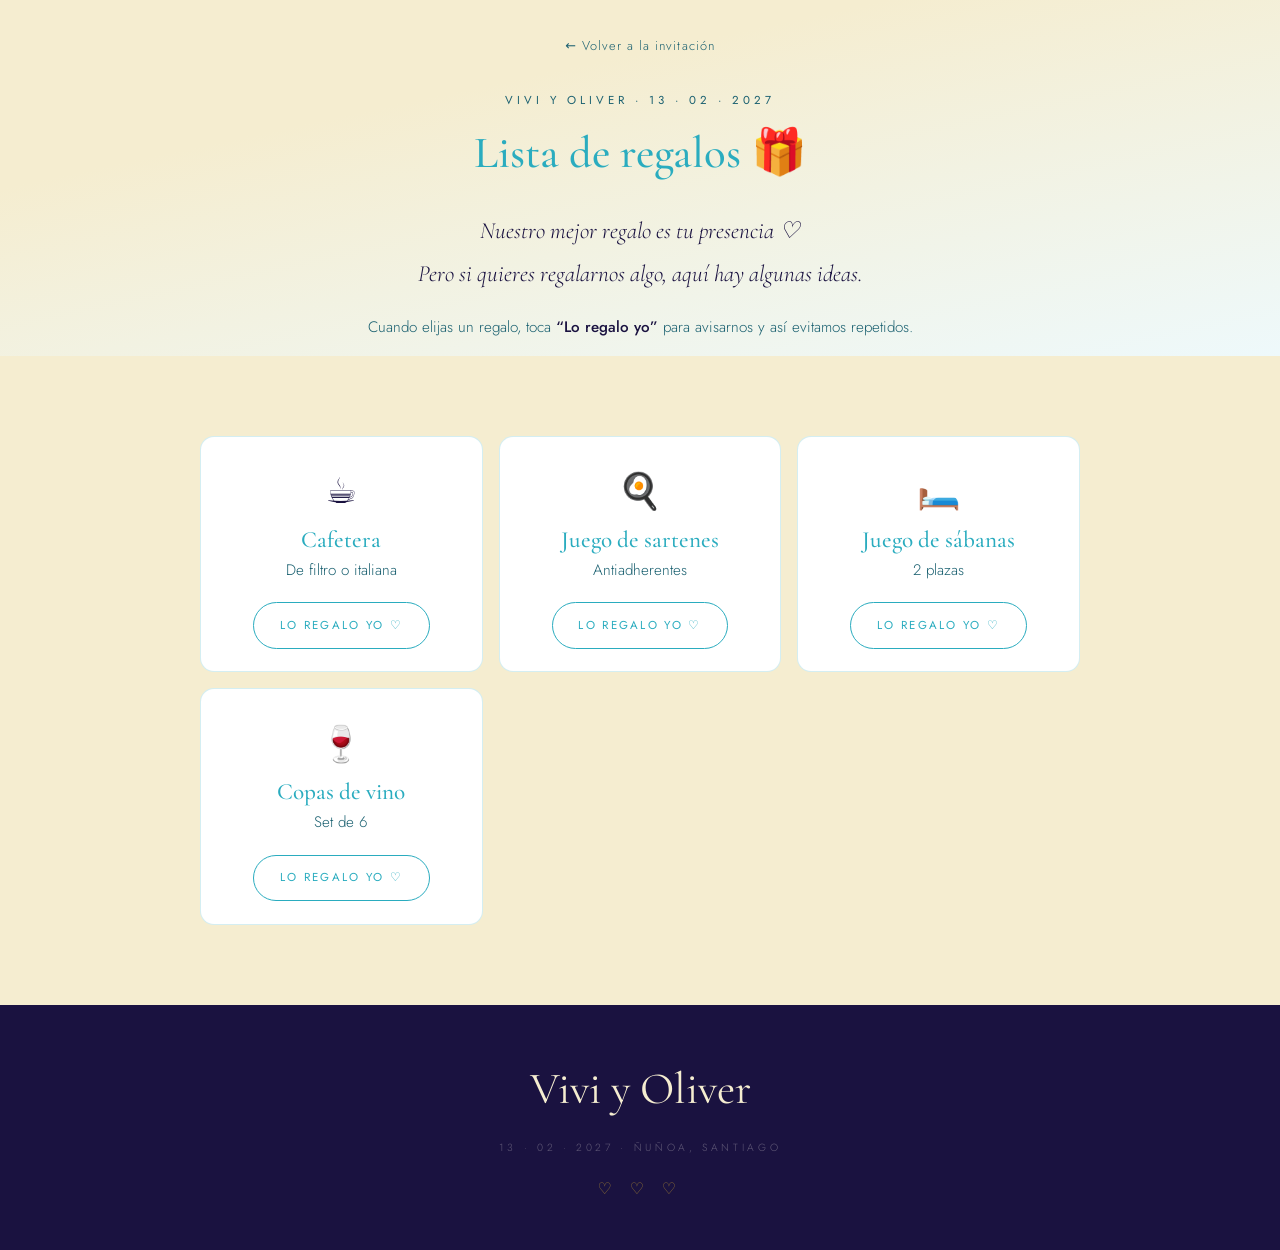
==== lista.html @ d6ecb59f "Agregar regalos: transferencia, lista propia y aviso de regalo - "Ver sugerencia" abre una ventana c" ====
<!doctype html>
<html lang="es">
<head>
  <meta charset="utf-8">
  <meta name="viewport" content="width=device-width, initial-scale=1, viewport-fit=cover">
  <title>Lista de regalos · Vivi y Oliver</title>
  <meta name="description" content="Lista de regalos para la boda de Vivi y Oliver.">
  <meta name="theme-color" content="#2AACBF">

  <link rel="icon" href="data:image/svg+xml,<svg xmlns='http://www.w3.org/2000/svg' viewBox='0 0 100 100'><text y='.9em' font-size='90'>🎁</text></svg>">

  <link rel="preconnect" href="https://fonts.googleapis.com">
  <link rel="preconnect" href="https://fonts.gstatic.com" crossorigin>
  <link rel="stylesheet" href="https://fonts.googleapis.com/css2?family=Cormorant+Garamond:ital,wght@0,400;0,500;0,600;1,400;1,500;1,600&family=Jost:wght@300;400;500&display=swap">
  <link rel="stylesheet" href="css/styles.css">
</head>
<body>

<header class="lista-header">
  <a class="lista-back" href="index.html" id="lista-back">← Volver a la invitación</a>
  <p class="eyebrow">Vivi y Oliver · 13 · 02 · 2027</p>
  <h1 class="section-title">Lista de regalos 🎁</h1>
  <p class="gifts-text">
    Nuestro mejor regalo es tu presencia ♡<br>
    Pero si quieres regalarnos algo, aquí hay algunas ideas.
  </p>
  <p class="lista-help">
    Cuando elijas un regalo, toca <strong>“Lo regalo yo”</strong> para avisarnos
    y así evitamos repetidos.
  </p>
</header>

<main class="section">
  <ul class="lista-grid" id="lista-grid"></ul>
</main>

<footer>
  <div class="footer-names">Vivi y Oliver</div>
  <div class="footer-sub">13 · 02 · 2027 · Ñuñoa, Santiago</div>
  <div class="footer-hearts">♡ ♡ ♡</div>
</footer>

<script src="js/lista.js"></script>
</body>
</html>
---- css/styles.css ----
:root {
  --cream:       #F5EDD0;        /* marfil cálido — cuerpo del casete */
  --dark:        #1A1240;        /* azul noche profundo */
  --burgundy:    #2AACBF;        /* teal vibrante — acento principal */
  --rose:        #E04060;        /* rojo coral */
  --rose-btn:    #C83050;        /* rojo coral oscuro */
  --sage:        #5C2D7E;        /* púrpura — acento secundario */
  --citric:      #F0C030;        /* amarillo dorado */
  --peach:       #F08A28;        /* naranja brillante */
  --peach-dark:  #D47020;
  --muted:       #1A6070;        /* teal oscuro — texto secundario */
  --card:        #FFFFFF;
  --border:      rgba(42,172,191,0.20);
  --alt-bg:      #EEF9FB;        /* teal muy claro */
  --light-peach: #FFF3C8;        /* amarillo muy claro */
}

*, *::before, *::after { box-sizing: border-box; margin: 0; padding: 0; }

body {
  background: var(--cream);
  color: var(--dark);
  font-family: 'Jost', system-ui, sans-serif;
  font-weight: 300;
  line-height: 1.65;
  overflow-x: hidden;
}

/* ── HERO ──────────────────────────────────── */
.hero {
  min-height: 100svh;
  display: flex;
  flex-direction: column;
  align-items: center;
  justify-content: center;
  padding: 3rem 1.5rem 5rem;
  text-align: center;
  background: linear-gradient(168deg, #F5EDD0 30%, #EEF9FB 100%);
  position: relative;
}

.para-invitado {
  font-family: 'Cormorant Garamond', serif;
  font-style: italic;
  font-size: 1.15rem;
  color: var(--muted);
  letter-spacing: 0.04em;
  margin-bottom: 0.6rem;
  opacity: 0.85;
}
.para-invitado strong {
  color: var(--burgundy);
  font-weight: 500;
  font-style: normal;
}

.hero-eyebrow {
  font-family: 'Jost', sans-serif;
  font-weight: 400;
  font-size: 0.78rem;
  letter-spacing: 0.35em;
  text-transform: uppercase;
  color: var(--muted);
  margin-bottom: 2.2rem;
}

/* ── CASSETTE ──────────────────────────────── */
.cassette-wrap {
  margin-bottom: 2.6rem;
  cursor: pointer;
  -webkit-tap-highlight-color: transparent;
  user-select: none;
  position: relative;
  display: inline-block;
}

.cassette-svg {
  display: block;
  max-width: 100%;
  height: auto;
  filter: drop-shadow(0 8px 22px rgba(123,45,66,0.18));
  transition: transform 0.2s ease;
}
.cassette-wrap:active .cassette-svg { transform: scale(0.96); }

.reel {
  transform-box: fill-box;
  transform-origin: center;
  animation: spin 5s linear infinite;
}
.reel-rev { animation-direction: reverse; }

@keyframes spin { to { transform: rotate(360deg); } }

.cassette-wrap.playing .reel { animation-duration: 0.85s; }

.note {
  opacity: 0;
  font-size: 1.4rem;
  position: absolute;
  pointer-events: none;
}
.cassette-wrap.playing .note-1 { animation: noteUp 1.4s ease-out 0.0s forwards; }
.cassette-wrap.playing .note-2 { animation: noteUp 1.4s ease-out 0.25s forwards; }
.cassette-wrap.playing .note-3 { animation: noteUp 1.4s ease-out 0.5s forwards; }
.note-1 { left:  18%; top: 30%; }
.note-2 { right: 15%; top: 20%; }
.note-3 { left:  40%; top: 5%; }

@keyframes noteUp {
  0%   { opacity:0; transform:translateY(0) scale(.7); }
  25%  { opacity:1; }
  100% { opacity:0; transform:translateY(-48px) scale(1.1); }
}

/* ── HERO TEXT ─────────────────────────────── */
.hero-names {
  font-family: 'Cormorant Garamond', Georgia, serif;
  font-weight: 400;
  font-size: 4.2rem;
  line-height: 1;
  color: var(--burgundy);
  text-wrap: balance;
}

.hero-line {
  width: 36px; height: 1.5px;
  background: var(--citric);
  margin: 1.6rem auto;
  opacity: 0.55;
}

.hero-date {
  font-family: 'Jost', sans-serif;
  font-weight: 300;
  font-size: 0.9rem;
  letter-spacing: 0.3em;
  text-transform: uppercase;
  color: var(--muted);
}

.hero-tagline {
  font-family: 'Cormorant Garamond', serif;
  font-style: italic;
  font-size: 1.25rem;
  color: var(--rose);
  margin-top: 0.75rem;
}

.scroll-hint {
  position: absolute;
  bottom: 2rem;
  left: 50%;
  transform: translateX(-50%);
  display: flex;
  flex-direction: column;
  align-items: center;
  gap: 4px;
  animation: bob 2.2s ease-in-out infinite;
}
.scroll-hint span {
  font-size: 0.65rem; letter-spacing: 0.25em;
  text-transform: uppercase; color: var(--muted); opacity:0.55;
}
@keyframes bob {
  0%,100% { transform:translateX(-50%) translateY(0); }
  50%      { transform:translateX(-50%) translateY(7px); }
}

/* ── PHOTO SECTION ─────────────────────────── */
.photo-section {
  background: var(--burgundy);
  padding: 3.5rem 1.5rem;
  text-align: center;
  display: flex;
  flex-direction: column;
  align-items: center;
}

/* Todos los textos en sección oscura en claro */
.photo-section .eyebrow,
.photo-section .section-title,
.photo-section p,
.photo-section span,
.photo-section h2 {
  color: #F5EDD0 !important;
}
.photo-section .eyebrow { color: rgba(245,237,208,0.65) !important; }

.photo-frame {
  width: min(300px, 100%);
  aspect-ratio: 300 / 222;
  border-radius: 16px;
  overflow: hidden;
  border: 3px solid rgba(255,255,255,0.55);
  box-shadow: 0 0 0 7px rgba(255,255,255,0.12), 0 16px 40px rgba(0,0,0,0.30);
  flex-shrink: 0;
}

.photo-frame img {
  width: 100%; height: 100%;
  object-fit: cover;
  object-position: center center;
}


/* ── COUNTDOWN ─────────────────────────────── */
.countdown {
  background: var(--alt-bg);
  padding: 2.8rem 1.5rem;
  text-align: center;
}

.countdown-label {
  font-family: 'Jost', sans-serif;
  font-weight: 400;
  font-size: 0.72rem;
  letter-spacing: 0.35em;
  text-transform: uppercase;
  color: var(--muted);
  margin-bottom: 1.6rem;
}

.countdown-grid {
  display: flex;
  justify-content: center;
  gap: 2rem;
}

.cd-unit { text-align: center; }

.cd-num {
  font-family: 'Cormorant Garamond', serif;
  font-weight: 500;
  font-size: 3.2rem;
  color: var(--burgundy);
  line-height: 1;
  font-variant-numeric: tabular-nums;
  display: block;
}

.cd-name {
  font-family: 'Jost', sans-serif;
  font-weight: 300;
  font-size: 0.65rem;
  letter-spacing: 0.22em;
  text-transform: uppercase;
  color: var(--muted);
  margin-top: 0.3rem;
}

/* ── SHARED SECTION ────────────────────────── */
.section { padding: 3.8rem 1.5rem; }

/* Contenido centrado con ancho máximo para que no se estire en PC */
.section > *,
.countdown > *,
.dresscode-section > *,
.rsvp-section > *,
.gifts-section > * {
  max-width: 640px;
  margin-left: auto;
  margin-right: auto;
}
.section-dark { background: var(--alt-bg); }

.eyebrow {
  font-family: 'Jost', sans-serif;
  font-weight: 400;
  font-size: 0.72rem;
  letter-spacing: 0.35em;
  text-transform: uppercase;
  color: var(--muted);
  text-align: center;
  margin-bottom: 0.4rem;
}

.section-title {
  font-family: 'Cormorant Garamond', serif;
  font-weight: 500;
  font-size: 2.2rem;
  color: var(--burgundy);
  text-align: center;
  text-wrap: balance;
  margin-bottom: 2rem;
}

/* ── DETAIL CARDS ──────────────────────────── */
.detail-list { display: flex; flex-direction: column; gap: 0.75rem; }

.detail-card {
  background: var(--card);
  border: 1px solid var(--border);
  border-radius: 14px;
  padding: 1.3rem 1.4rem;
  display: flex;
  align-items: flex-start;
  gap: 1rem;
}

.d-icon { font-size: 1.45rem; flex-shrink: 0; padding-top: 3px; }

.d-label {
  font-family: 'Jost', sans-serif;
  font-weight: 400;
  font-size: 0.78rem;
  letter-spacing: 0.2em;
  text-transform: uppercase;
  color: var(--muted);
}

.d-value {
  font-family: 'Cormorant Garamond', serif;
  font-size: 1.28rem;
  color: var(--dark);
  margin-top: 0.1rem;
}

.map-link {
  display: inline-block;
  font-family: 'Jost', sans-serif;
  font-size: 0.76rem;
  font-weight: 400;
  color: var(--rose-btn);
  text-decoration: none;
  margin-top: 0.3rem;
  border-bottom: 1px solid rgba(206,140,126,0.35);
  padding-bottom: 1px;
}

/* ── TIMELINE ──────────────────────────────── */
.timeline { position: relative; padding-left: 2.4rem; }

.timeline::before {
  content: '';
  position: absolute;
  left: 7px; top: 8px; bottom: 8px;
  width: 1.5px;
  background: linear-gradient(180deg, var(--citric) 0%, var(--burgundy) 70%, transparent 100%);
}

.tl-item { position: relative; padding-bottom: 2.2rem; }
.tl-item:last-child { padding-bottom: 0; }

.tl-dot {
  position: absolute;
  left: -2.4rem; top: 5px;
  width: 12px; height: 12px;
  border-radius: 50%;
  background: var(--cream);
  border: 2px solid var(--citric);
}
.tl-item:first-child .tl-dot { background: var(--citric); }
.tl-item:last-child .tl-dot  { background: #1A1240; border-color: var(--burgundy); }

.tl-time {
  font-family: 'Jost', sans-serif;
  font-weight: 400;
  font-size: 0.72rem;
  letter-spacing: 0.18em;
  color: var(--muted);
  text-transform: uppercase;
}

.tl-event {
  font-family: 'Cormorant Garamond', serif;
  font-size: 1.38rem;
  color: var(--burgundy);
  margin-top: 0.1rem;
}

.tl-desc {
  font-family: 'Jost', sans-serif;
  font-weight: 300;
  font-size: 1.02rem;
  color: var(--muted);
  margin-top: 0.2rem;
}

/* ── DRESSCODE ─────────────────────────────── */
.dresscode-section {
  background: var(--burgundy);
  padding: 3.8rem 1.5rem;
  text-align: center;
}

.dresscode-section .eyebrow   { color: rgba(255,255,255,0.70); }
.dresscode-section .section-title { color: #FFFFFF; }

.dresscode-body {
  font-family: 'Jost', sans-serif;
  font-weight: 300;
  font-size: 1.08rem;
  line-height: 1.8;
  color: rgba(255,255,255,0.90);
  max-width: 340px;
  margin: 0 auto 1.8rem;
}
.dresscode-body strong { font-weight: 500; color: #FFFFFF; }

.chips {
  display: flex; justify-content: center;
  flex-wrap: wrap; gap: 0.5rem;
}

.chip {
  background: rgba(255,255,255,0.88);
  border: 1px solid rgba(255,255,255,0.95);
  color: #1A1240;
  font-family: 'Jost', sans-serif;
  font-weight: 500;
  font-size: 0.92rem;
  padding: 0.45rem 1.2rem;
  border-radius: 999px;
}

/* ── RSVP ──────────────────────────────────── */
.rsvp-section {
  background: var(--cream);
  padding: 3.8rem 1.5rem;
  text-align: center;
}

.rsvp-section .eyebrow       { color: var(--muted); }
.rsvp-section .section-title { color: var(--burgundy); }

.rsvp-note {
  font-family: 'Cormorant Garamond', serif;
  font-style: italic;
  font-size: 1.22rem;
  color: var(--dark);
  line-height: 1.8;
  margin-bottom: 2rem;
}
.rsvp-note strong { font-weight: 600; font-style: normal; color: var(--burgundy); }

/* ── GIFTS ─────────────────────────────────── */
.gifts-section {
  padding: 3.8rem 1.5rem;
  text-align: center;
  background: var(--alt-bg);
}

.gifts-text {
  font-family: 'Cormorant Garamond', serif;
  font-style: italic;
  font-size: 1.32rem;
  color: var(--dark);
  line-height: 1.85;
  margin-bottom: 2rem;
}

/* ── BUTTONS ───────────────────────────────── */
.btn {
  display: inline-block;
  text-decoration: none;
  font-family: 'Jost', sans-serif;
  font-weight: 400;
  font-size: 0.82rem;
  letter-spacing: 0.2em;
  text-transform: uppercase;
  padding: 1.05rem 2.8rem;
  border-radius: 999px;
  transition: background .22s, color .22s, transform .22s, box-shadow .22s;
}

.btn-primary {
  background: #1A1240;
  color: #fff;
  box-shadow: 0 4px 18px rgba(123,45,66,0.22);
}
.btn-primary:hover, .btn-primary:active {
  background: var(--rose-btn);
  transform: translateY(-2px);
  box-shadow: 0 6px 24px rgba(123,45,66,0.28);
}

.btn-outline {
  background: transparent;
  border: 1.5px solid var(--burgundy);
  color: var(--burgundy);
}
.btn-outline:hover, .btn-outline:active {
  background: #1A1240;
  color: #fff;
}

button.btn { cursor: pointer; }
.btn-primary { border: 0; }

/* ── GIFTS MODAL ───────────────────────────── */
.gift-modal {
  width: min(440px, calc(100% - 2rem));
  max-height: calc(100svh - 2rem);
  margin: auto;
  padding: 2.6rem 1.6rem 2.2rem;
  border: 0;
  border-radius: 20px;
  background: var(--cream);
  color: var(--dark);
  text-align: center;
  box-shadow: 0 24px 60px rgba(26,18,64,0.35);
  overflow-y: auto;
}
.gift-modal::backdrop {
  background: rgba(26,18,64,0.55);
  backdrop-filter: blur(3px);
}
.gift-modal[open] { animation: modalIn .25s ease-out; }
@keyframes modalIn {
  from { opacity: 0; transform: translateY(16px) scale(.97); }
}

.gift-close {
  position: absolute;
  top: 0.7rem; right: 0.9rem;
  width: 2.2rem; height: 2.2rem;
  border: 0; border-radius: 50%;
  background: transparent;
  color: var(--muted);
  font-size: 1.7rem; line-height: 1;
  cursor: pointer;
}
.gift-close:hover { background: rgba(42,172,191,0.12); }

.gift-title,
.gift-subtitle {
  font-family: 'Cormorant Garamond', serif;
  font-weight: 500;
  color: var(--burgundy);
  line-height: 1.2;
}
.gift-title { font-size: 2rem; margin-bottom: 0.8rem; }
.gift-subtitle { font-size: 1.6rem; margin-bottom: 0.4rem; }

.gift-intro {
  font-family: 'Cormorant Garamond', serif;
  font-style: italic;
  font-size: 1.15rem;
  line-height: 1.6;
  margin-bottom: 1.3rem;
}
.gift-intro strong { font-style: normal; font-weight: 600; color: var(--burgundy); }

.bank-data {
  background: var(--card);
  border: 1px solid var(--border);
  border-radius: 14px;
  padding: 0.4rem 1.2rem;
  margin-bottom: 1.3rem;
  text-align: left;
}
.bank-data > div {
  display: flex;
  flex-wrap: wrap;
  justify-content: space-between;
  gap: 0.1rem 1rem;
  padding: 0.6rem 0;
  border-bottom: 1px solid var(--border);
}
.bank-data > div:last-child { border-bottom: 0; }
.bank-data dt {
  font-size: 0.72rem;
  letter-spacing: 0.15em;
  text-transform: uppercase;
  color: var(--muted);
  padding-top: 0.15rem;
  flex-shrink: 0;
}
.bank-data dd {
  font-weight: 400;
  text-align: right;
  margin-left: auto;
  /* Si no cabe junto a la etiqueta, baja entero a la línea siguiente */
  overflow-wrap: break-word;
  min-width: 0;
}

.gift-copy.copied { background: var(--burgundy); }

.gift-divider {
  display: flex;
  align-items: center;
  gap: 0.8rem;
  margin: 2rem 0 1.6rem;
  color: var(--muted);
  font-size: 0.7rem;
  letter-spacing: 0.25em;
  text-transform: uppercase;
}
.gift-divider::before,
.gift-divider::after {
  content: '';
  flex: 1;
  height: 1px;
  background: var(--border);
}

.gift-notify {
  font-size: 0.85rem;
  font-weight: 400;
  letter-spacing: 0.08em;
  color: var(--rose-btn);
  text-decoration: none;
  border-bottom: 1px solid rgba(200,48,80,0.35);
  padding-bottom: 1px;
}

/* ── FOOTER ────────────────────────────────── */
footer {
  background: var(--dark);
  padding: 3rem 1.5rem;
  text-align: center;
}

.footer-names {
  font-family: 'Cormorant Garamond', serif;
  font-weight: 400;
  font-size: 2.2rem;
  color: var(--cream);
}
.footer-names em { font-style: italic; color: var(--citric); }

.footer-sub {
  font-family: 'Jost', sans-serif;
  font-weight: 300;
  font-size: 0.65rem;
  letter-spacing: 0.35em;
  text-transform: uppercase;
  color: rgba(250,243,236,0.32);
  margin-top: 0.8rem;
}

.footer-hearts {
  margin-top: 1.2rem;
  color: var(--citric);
  font-size: 1rem;
  letter-spacing: 0.4em;
  opacity: 0.55;
}

/* ── LISTA DE REGALOS (lista.html) ─────────── */
.lista-header {
  background: linear-gradient(168deg, #F5EDD0 30%, #EEF9FB 100%);
  padding: 2rem 1.5rem 1rem;
  text-align: center;
}
.lista-header > * { max-width: 640px; margin-left: auto; margin-right: auto; }
.lista-header .section-title { margin-bottom: 1.2rem; }
.lista-header .gifts-text { margin-bottom: 1.2rem; }

.lista-back {
  display: inline-block;
  margin-bottom: 2.2rem;
  font-size: 0.8rem;
  letter-spacing: 0.08em;
  color: var(--muted);
  text-decoration: none;
}
.lista-back:hover { color: var(--burgundy); }

.lista-help {
  font-size: 0.95rem;
  color: var(--muted);
}
.lista-help strong { font-weight: 500; color: var(--dark); }

.section > .lista-grid {
  max-width: 880px;
  list-style: none;
  display: grid;
  grid-template-columns: repeat(auto-fill, minmax(220px, 1fr));
  gap: 1rem;
}

.lista-card {
  background: var(--card);
  border: 1px solid var(--border);
  border-radius: 14px;
  padding: 1.6rem 1.2rem 1.4rem;
  text-align: center;
  display: flex;
  flex-direction: column;
  align-items: center;
}
.lista-emoji { font-size: 2.2rem; margin-bottom: 0.4rem; }
.lista-nombre {
  font-family: 'Cormorant Garamond', serif;
  font-weight: 500;
  font-size: 1.45rem;
  color: var(--burgundy);
  line-height: 1.2;
}
.lista-desc { font-size: 0.95rem; color: var(--muted); margin-top: 0.2rem; }
.lista-btn {
  margin-top: auto;
  padding: 0.8rem 1.6rem;
  font-size: 0.72rem;
}
/* Espacio sobre el botón; margin-top:auto lo deja alineado al fondo */
.lista-card > :nth-last-child(2) { margin-bottom: 1.2rem; }

.lista-card.elegido { opacity: 0.55; }
.lista-card.elegido .lista-btn {
  border-color: var(--muted);
  color: var(--muted);
  background: transparent;
  pointer-events: none;
}

/* ── RESPONSIVE ────────────────────────────── */

/* Celulares muy angostos */
@media (max-width: 360px) {
  .hero-names { font-size: 3.4rem; }
  .countdown-grid { gap: 1.2rem; }
  .cd-num { font-size: 2.6rem; }
}

/* Tablet y PC */
@media (min-width: 768px) {
  .hero-names { font-size: 5.6rem; }
  .hero-date { font-size: 1rem; }
  .hero-tagline { font-size: 1.5rem; }

  .photo-section { padding: 4.5rem 2rem; }
  .photo-frame { width: 460px; }

  .countdown { padding: 3.5rem 2rem; }
  .countdown-grid { gap: 3.5rem; }
  .cd-num { font-size: 4.2rem; }
  .cd-name { font-size: 0.75rem; }

  .section,
  .dresscode-section,
  .rsvp-section,
  .gifts-section { padding: 5rem 2rem; }

  .section-title { font-size: 2.8rem; margin-bottom: 2.6rem; }

  /* Tarjetas de detalle en tres columnas */
  .section > .detail-list {
    max-width: 880px;
    display: grid;
    grid-template-columns: repeat(3, 1fr);
    gap: 1rem;
  }
  .detail-card {
    flex-direction: column;
    align-items: center;
    text-align: center;
    padding: 1.8rem 1.4rem;
  }

  .section > .timeline { max-width: 520px; }

  .dresscode-body { max-width: 520px; font-size: 1.15rem; }
  .rsvp-note { font-size: 1.35rem; }
  .gifts-text { font-size: 1.45rem; }

  .footer-names { font-size: 2.8rem; }
}
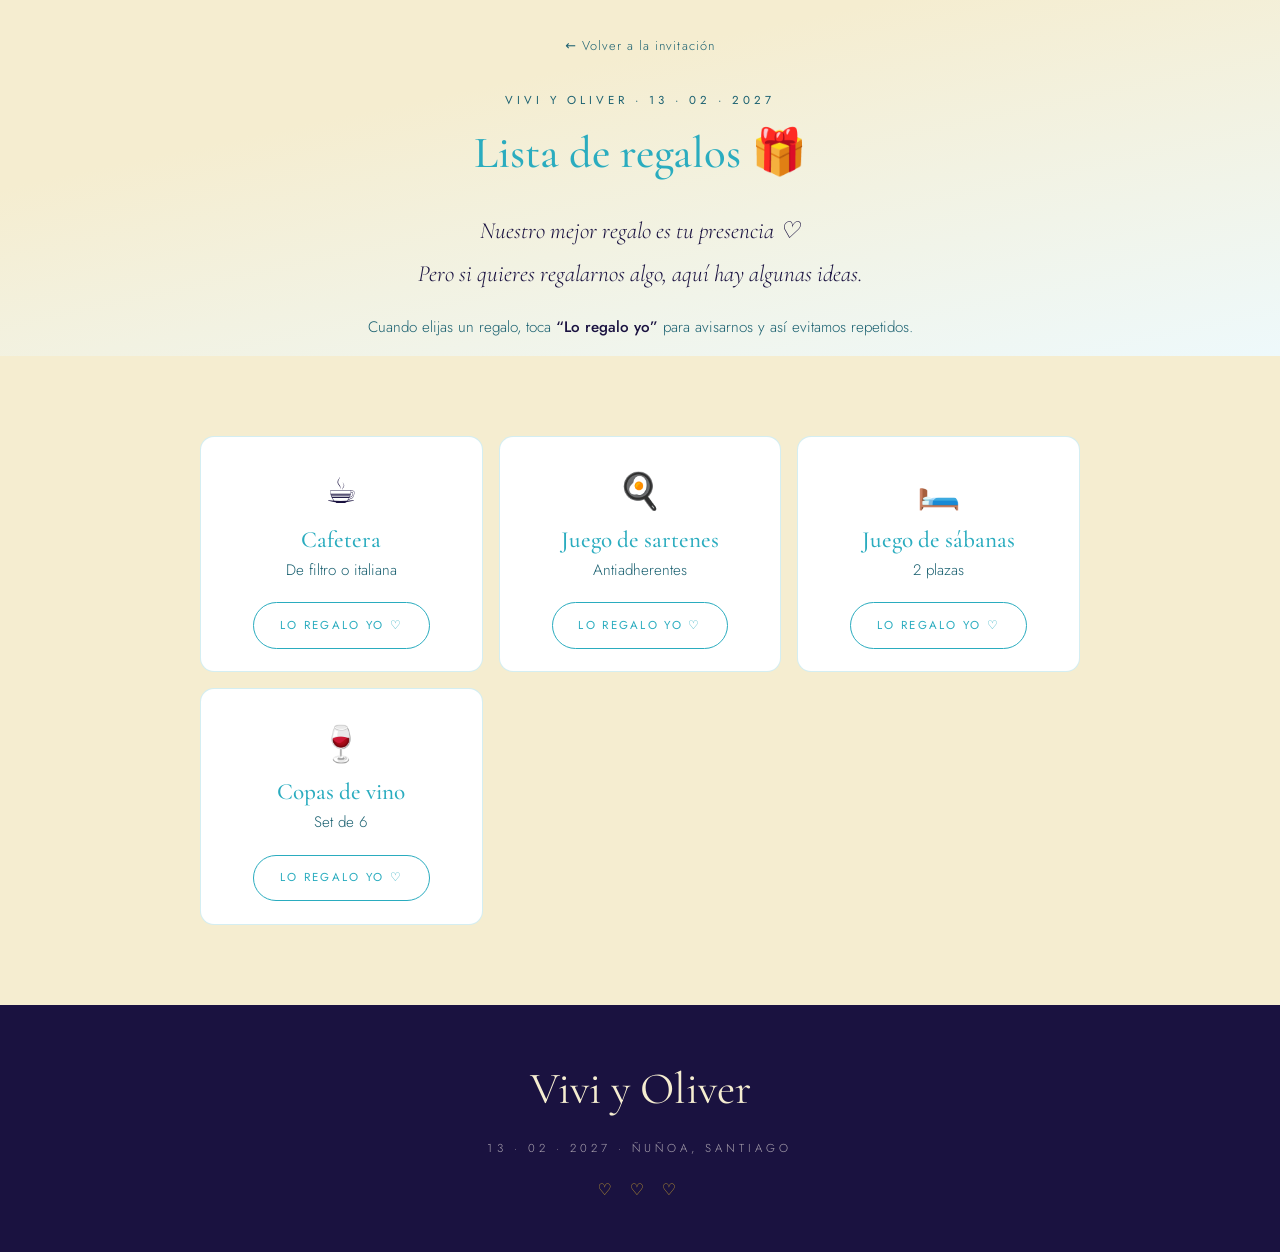
==== commit ee739c34: "Mejorar legibilidad y agregar aparición suave al bajar - Textos pequeños más grandes y con más contr" ====
--- a/lista.html
+++ b/lista.html
@@ -6,6 +6,14 @@
   <title>Lista de regalos · Vivi y Oliver</title>
   <meta name="description" content="Lista de regalos para la boda de Vivi y Oliver.">
   <meta name="theme-color" content="#2AACBF">
+
+  <meta property="og:type" content="website">
+  <meta property="og:title" content="Lista de regalos · Vivi y Oliver">
+  <meta property="og:description" content="Ideas de regalo para nuestra boda · 13 de febrero de 2027">
+  <meta property="og:url" content="https://noscasamos-app.vercel.app/lista.html">
+  <meta property="og:locale" content="es_CL">
+  <meta property="og:image" content="https://noscasamos-app.vercel.app/assets/vivi-y-oliver.jpg">
+  <meta name="twitter:card" content="summary_large_image">
 
   <link rel="icon" href="data:image/svg+xml,<svg xmlns='http://www.w3.org/2000/svg' viewBox='0 0 100 100'><text y='.9em' font-size='90'>🎁</text></svg>">
 
@@ -41,5 +49,6 @@
 </footer>
 
 <script src="js/lista.js"></script>
+<script src="js/reveal.js"></script>
 </body>
 </html>
--- a/css/styles.css
+++ b/css/styles.css
@@ -46,7 +46,7 @@
   color: var(--muted);
   letter-spacing: 0.04em;
   margin-bottom: 0.6rem;
-  opacity: 0.85;
+  opacity: 1;
 }
 .para-invitado strong {
   color: var(--burgundy);
@@ -106,6 +106,21 @@
 .note-1 { left:  18%; top: 30%; }
 .note-2 { right: 15%; top: 20%; }
 .note-3 { left:  40%; top: 5%; }
+
+/* Mientras suena la canción: bobinas rápidas y notas en bucle */
+.cassette-wrap.sonando .reel { animation-duration: 0.85s; }
+.cassette-wrap.sonando .note-1 { animation: noteUp 1.6s ease-out 0.0s infinite; }
+.cassette-wrap.sonando .note-2 { animation: noteUp 1.6s ease-out 0.5s infinite; }
+.cassette-wrap.sonando .note-3 { animation: noteUp 1.6s ease-out 1.0s infinite; }
+.cassette-wrap:focus-visible { outline: 2px solid var(--burgundy); outline-offset: 6px; border-radius: 16px; }
+
+.cassette-hint {
+  margin: -1.8rem 0 2rem;
+  font-size: 0.78rem;
+  letter-spacing: 0.12em;
+  color: var(--muted);
+  opacity: 1;
+}
 
 @keyframes noteUp {
   0%   { opacity:0; transform:translateY(0) scale(.7); }
@@ -159,8 +174,8 @@
   animation: bob 2.2s ease-in-out infinite;
 }
 .scroll-hint span {
-  font-size: 0.65rem; letter-spacing: 0.25em;
-  text-transform: uppercase; color: var(--muted); opacity:0.55;
+  font-size: 0.72rem; letter-spacing: 0.25em;
+  text-transform: uppercase; color: var(--muted); opacity: 0.85;
 }
 @keyframes bob {
   0%,100% { transform:translateX(-50%) translateY(0); }
@@ -185,7 +200,7 @@
 .photo-section h2 {
   color: #F5EDD0 !important;
 }
-.photo-section .eyebrow { color: rgba(245,237,208,0.65) !important; }
+.photo-section .eyebrow { color: rgba(245,237,208,0.85) !important; }
 
 .photo-frame {
   width: min(300px, 100%);
@@ -242,7 +257,7 @@
 .cd-name {
   font-family: 'Jost', sans-serif;
   font-weight: 300;
-  font-size: 0.65rem;
+  font-size: 0.72rem;
   letter-spacing: 0.22em;
   text-transform: uppercase;
   color: var(--muted);
@@ -319,7 +334,7 @@
 .map-link {
   display: inline-block;
   font-family: 'Jost', sans-serif;
-  font-size: 0.76rem;
+  font-size: 0.82rem;
   font-weight: 400;
   color: var(--rose-btn);
   text-decoration: none;
@@ -327,6 +342,15 @@
   border-bottom: 1px solid rgba(206,140,126,0.35);
   padding-bottom: 1px;
 }
+
+.d-links {
+  display: flex;
+  flex-direction: column;
+  align-items: flex-start;
+  gap: 0.35rem;
+  margin-top: 0.4rem;
+}
+.d-links .map-link { margin-top: 0; }
 
 /* ── TIMELINE ──────────────────────────────── */
 .timeline { position: relative; padding-left: 2.4rem; }
@@ -384,7 +408,7 @@
   text-align: center;
 }
 
-.dresscode-section .eyebrow   { color: rgba(255,255,255,0.70); }
+.dresscode-section .eyebrow   { color: rgba(255,255,255,0.88); }
 .dresscode-section .section-title { color: #FFFFFF; }
 
 .dresscode-body {
@@ -584,7 +608,7 @@
   gap: 0.8rem;
   margin: 2rem 0 1.6rem;
   color: var(--muted);
-  font-size: 0.7rem;
+  font-size: 0.74rem;
   letter-spacing: 0.25em;
   text-transform: uppercase;
 }
@@ -624,10 +648,10 @@
 .footer-sub {
   font-family: 'Jost', sans-serif;
   font-weight: 300;
-  font-size: 0.65rem;
+  font-size: 0.72rem;
   letter-spacing: 0.35em;
   text-transform: uppercase;
-  color: rgba(250,243,236,0.32);
+  color: rgba(250,243,236,0.65);
   margin-top: 0.8rem;
 }
 
@@ -636,7 +660,7 @@
   color: var(--citric);
   font-size: 1rem;
   letter-spacing: 0.4em;
-  opacity: 0.55;
+  opacity: 0.8;
 }
 
 /* ── LISTA DE REGALOS (lista.html) ─────────── */
@@ -700,12 +724,25 @@
 /* Espacio sobre el botón; margin-top:auto lo deja alineado al fondo */
 .lista-card > :nth-last-child(2) { margin-bottom: 1.2rem; }
 
-.lista-card.elegido { opacity: 0.55; }
+/* .lista-grid delante para ganarle a .reveal.visible */
+.lista-grid > .lista-card.elegido { opacity: 0.55; }
 .lista-card.elegido .lista-btn {
   border-color: var(--muted);
   color: var(--muted);
   background: transparent;
   pointer-events: none;
+}
+
+/* ── APARICIÓN AL BAJAR (js/reveal.js) ────── */
+.reveal {
+  opacity: 0;
+  transform: translateY(18px);
+  transition: opacity 0.7s ease, transform 0.7s ease;
+  transition-delay: var(--reveal-delay, 0s);
+}
+.reveal.visible {
+  opacity: 1;
+  transform: none;
 }
 
 /* ── RESPONSIVE ────────────────────────────── */
@@ -751,6 +788,7 @@
     text-align: center;
     padding: 1.8rem 1.4rem;
   }
+  .d-links { align-items: center; }
 
   .section > .timeline { max-width: 520px; }
 
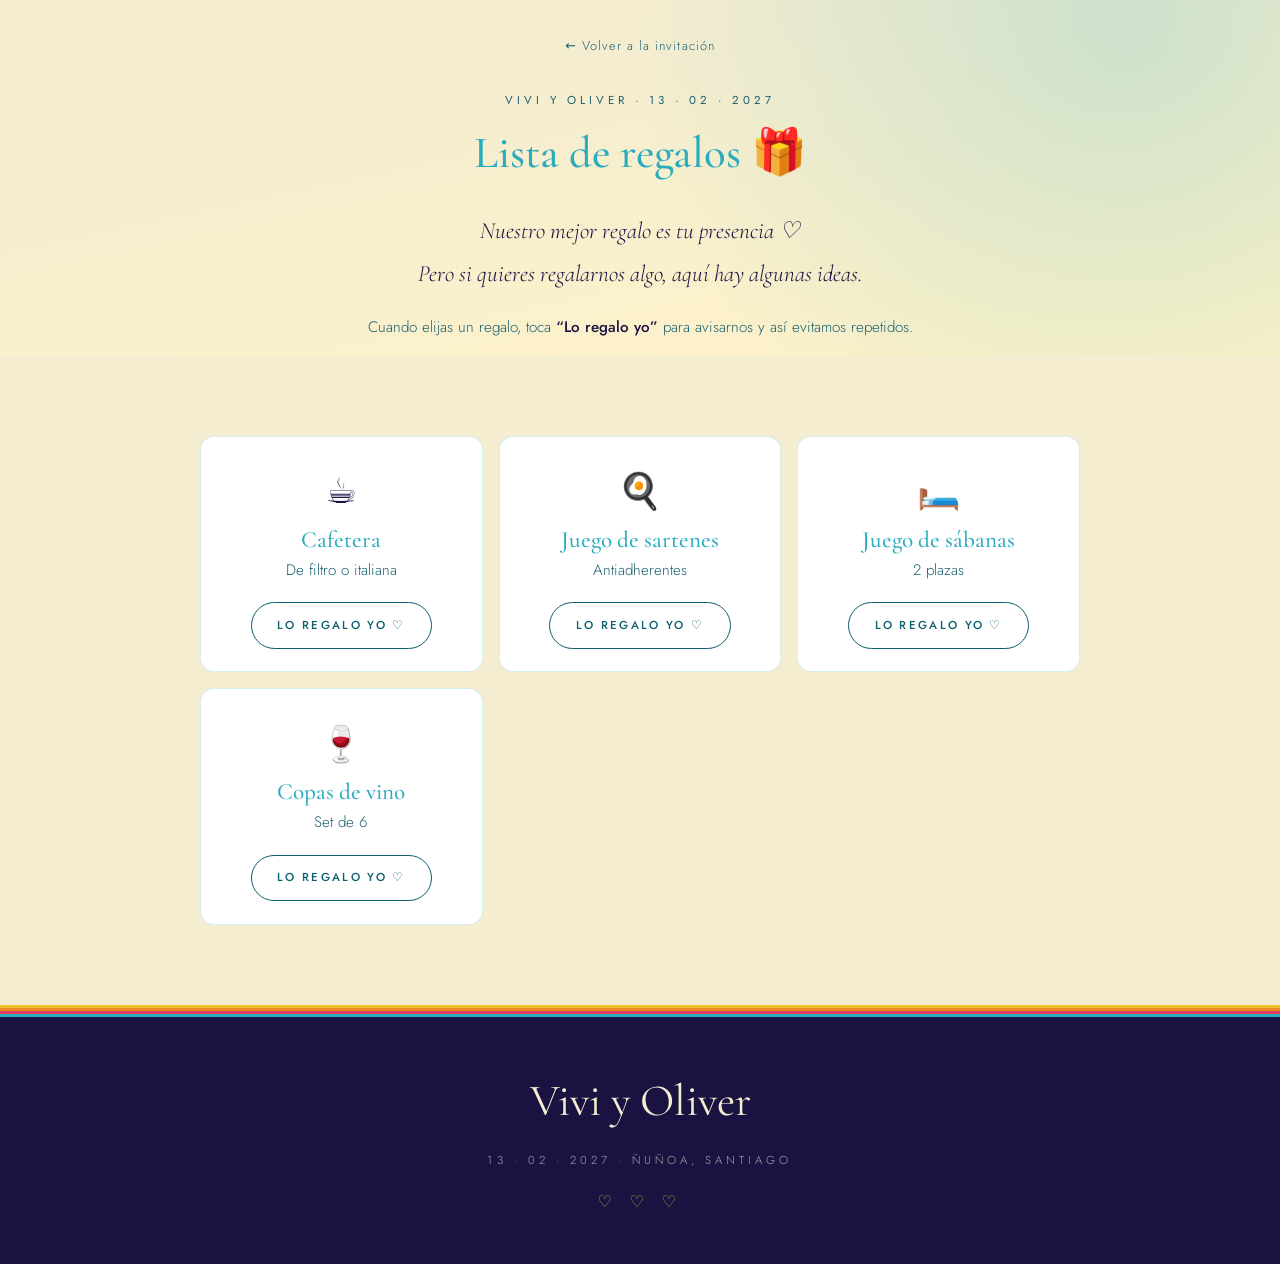
==== commit 9de793fe: "Imagen de portada para compartir y etiquetas de vista previa - Nueva assets/compartir.jpg (1200x630," ====
--- a/lista.html
+++ b/lista.html
@@ -12,8 +12,17 @@
   <meta property="og:description" content="Ideas de regalo para nuestra boda · 13 de febrero de 2027">
   <meta property="og:url" content="https://noscasamos-app.vercel.app/lista.html">
   <meta property="og:locale" content="es_CL">
-  <meta property="og:image" content="https://noscasamos-app.vercel.app/assets/vivi-y-oliver.jpg">
+  <meta property="og:image" content="https://noscasamos-app.vercel.app/assets/compartir.jpg">
+  <meta property="og:image:secure_url" content="https://noscasamos-app.vercel.app/assets/compartir.jpg">
+  <meta property="og:image:type" content="image/jpeg">
+  <meta property="og:image:width" content="1200">
+  <meta property="og:image:height" content="630">
+  <meta property="og:image:alt" content="Casete con la etiqueta Lado A, invitación a la boda de Vivi y Oliver, 13 de febrero de 2027">
+  <meta property="og:site_name" content="Vivi y Oliver · 13.02.2027">
   <meta name="twitter:card" content="summary_large_image">
+  <meta name="twitter:title" content="Lista de regalos · Vivi y Oliver">
+  <meta name="twitter:description" content="Ideas de regalo para nuestra boda · 13 de febrero de 2027">
+  <meta name="twitter:image" content="https://noscasamos-app.vercel.app/assets/compartir.jpg">
 
   <link rel="icon" href="data:image/svg+xml,<svg xmlns='http://www.w3.org/2000/svg' viewBox='0 0 100 100'><text y='.9em' font-size='90'>🎁</text></svg>">
 
--- a/css/styles.css
+++ b/css/styles.css
@@ -9,9 +9,13 @@
   --peach:       #F08A28;        /* naranja brillante */
   --peach-dark:  #D47020;
   --muted:       #1A6070;        /* teal oscuro — texto secundario */
+  --teal-texto:  #0D5E6E;        /* teal de la etiqueta del casete: legible en texto pequeño (≥6:1) */
   --card:        #FFFFFF;
+  /* Franjas retro como las líneas de la etiqueta del casete */
+  --franjas: linear-gradient(to bottom,
+      #F0C030 0 3px, #F08A28 3px 6px, #E04060 6px 9px, #2AACBF 9px 12px);
   --border:      rgba(42,172,191,0.20);
-  --alt-bg:      #EEF9FB;        /* teal muy claro */
+  --alt-bg:      #DCF1F4;        /* tinte claro del turquesa del casete */
   --light-peach: #FFF3C8;        /* amarillo muy claro */
 }
 
@@ -24,6 +28,8 @@
   font-weight: 300;
   line-height: 1.65;
   overflow-x: hidden;
+  /* Cormorant usa números antiguos por defecto (el 1 parece una "I"): usar los modernos */
+  font-variant-numeric: lining-nums;
 }
 
 /* ── HERO ──────────────────────────────────── */
@@ -35,8 +41,20 @@
   justify-content: center;
   padding: 3rem 1.5rem 5rem;
   text-align: center;
-  background: linear-gradient(168deg, #F5EDD0 30%, #EEF9FB 100%);
+  background:
+    radial-gradient(circle at 88% 8%, rgba(42,172,191,0.20), transparent 42%),
+    radial-gradient(circle at 8% 92%, rgba(224,64,96,0.13), transparent 40%),
+    linear-gradient(168deg, #F5EDD0 30%, var(--light-peach) 100%);
   position: relative;
+}
+
+.hero::after {
+  content: '';
+  position: absolute;
+  left: 0; right: 0; bottom: 0;
+  height: 12px;
+  background: var(--franjas);
+  opacity: 0.75;
 }
 
 .para-invitado {
@@ -61,7 +79,7 @@
   letter-spacing: 0.35em;
   text-transform: uppercase;
   color: var(--muted);
-  margin-bottom: 2.2rem;
+  margin-bottom: 1rem;
 }
 
 /* ── CASSETTE ──────────────────────────────── */
@@ -83,16 +101,26 @@
 }
 .cassette-wrap:active .cassette-svg { transform: scale(0.96); }
 
+/* Destello de luz que cruza el casete cada 5 s (invita a tocarlo) */
+.brillo { animation: brillo 5s ease-in-out infinite; }
+@keyframes brillo {
+  0%, 55% { transform: translateX(0); }
+  100%    { transform: translateX(420px); }
+}
+
+/* Las bobinas solo giran mientras suena la canción (o en la animación corta
+   al tocar sin música); en pausa quedan quietas donde se detuvieron. */
 .reel {
   transform-box: fill-box;
   transform-origin: center;
-  animation: spin 5s linear infinite;
-}
-.reel-rev { animation-direction: reverse; }
+  animation: spin 0.85s linear infinite;
+  animation-play-state: paused;
+}
 
 @keyframes spin { to { transform: rotate(360deg); } }
 
-.cassette-wrap.playing .reel { animation-duration: 0.85s; }
+.cassette-wrap.playing .reel,
+.cassette-wrap.sonando .reel { animation-play-state: running; }
 
 .note {
   opacity: 0;
@@ -108,7 +136,6 @@
 .note-3 { left:  40%; top: 5%; }
 
 /* Mientras suena la canción: bobinas rápidas y notas en bucle */
-.cassette-wrap.sonando .reel { animation-duration: 0.85s; }
 .cassette-wrap.sonando .note-1 { animation: noteUp 1.6s ease-out 0.0s infinite; }
 .cassette-wrap.sonando .note-2 { animation: noteUp 1.6s ease-out 0.5s infinite; }
 .cassette-wrap.sonando .note-3 { animation: noteUp 1.6s ease-out 1.0s infinite; }
@@ -136,6 +163,7 @@
   line-height: 1;
   color: var(--burgundy);
   text-wrap: balance;
+  margin-bottom: 2.2rem;
 }
 
 .hero-line {
@@ -164,7 +192,7 @@
 
 .scroll-hint {
   position: absolute;
-  bottom: 2rem;
+  bottom: 3.2rem;
   left: 50%;
   transform: translateX(-50%);
   display: flex;
@@ -221,7 +249,7 @@
 
 /* ── COUNTDOWN ─────────────────────────────── */
 .countdown {
-  background: var(--alt-bg);
+  background: var(--dark);
   padding: 2.8rem 1.5rem;
   text-align: center;
 }
@@ -232,7 +260,7 @@
   font-size: 0.72rem;
   letter-spacing: 0.35em;
   text-transform: uppercase;
-  color: var(--muted);
+  color: rgba(245,237,208,0.85);
   margin-bottom: 1.6rem;
 }
 
@@ -244,13 +272,21 @@
 
 .cd-unit { text-align: center; }
 
+/* Reloj digital: horas:minutos:segundos con el mismo estilo de los números */
+.cd-reloj {
+  display: flex;
+  align-items: flex-start;
+  gap: 0.3rem;
+}
+.cd-sep { opacity: 0.7; }
+
 .cd-num {
   font-family: 'Cormorant Garamond', serif;
   font-weight: 500;
   font-size: 3.2rem;
-  color: var(--burgundy);
+  color: var(--citric);
   line-height: 1;
-  font-variant-numeric: tabular-nums;
+  font-variant-numeric: lining-nums tabular-nums;
   display: block;
 }
 
@@ -260,7 +296,7 @@
   font-size: 0.72rem;
   letter-spacing: 0.22em;
   text-transform: uppercase;
-  color: var(--muted);
+  color: rgba(245,237,208,0.85);
   margin-top: 0.3rem;
 }
 
@@ -403,13 +439,13 @@
 
 /* ── DRESSCODE ─────────────────────────────── */
 .dresscode-section {
-  background: var(--burgundy);
+  background: var(--teal-texto);
   padding: 3.8rem 1.5rem;
   text-align: center;
 }
 
 .dresscode-section .eyebrow   { color: rgba(255,255,255,0.88); }
-.dresscode-section .section-title { color: #FFFFFF; }
+.dresscode-section .section-title { color: var(--citric); }
 
 .dresscode-body {
   font-family: 'Jost', sans-serif;
@@ -422,25 +458,30 @@
 }
 .dresscode-body strong { font-weight: 500; color: #FFFFFF; }
 
+/* Sugerencias de vestimenta como texto simple (no deben parecer botones) */
 .chips {
-  display: flex; justify-content: center;
-  flex-wrap: wrap; gap: 0.5rem;
+  display: flex;
+  flex-direction: column;
+  align-items: center;
+  gap: 0.45rem;
 }
 
 .chip {
-  background: rgba(255,255,255,0.88);
-  border: 1px solid rgba(255,255,255,0.95);
-  color: #1A1240;
+  color: #FFFFFF;
   font-family: 'Jost', sans-serif;
   font-weight: 500;
-  font-size: 0.92rem;
-  padding: 0.45rem 1.2rem;
-  border-radius: 999px;
+  font-size: 1.02rem;
+  letter-spacing: 0.02em;
+  /* Franja traslúcida sutil: se lee como etiqueta, no como botón */
+  background: rgba(255,255,255,0.10);
+  border-radius: 6px;
+  padding: 0.35rem 0.95rem;
+  white-space: nowrap;
 }
 
 /* ── RSVP ──────────────────────────────────── */
 .rsvp-section {
-  background: var(--cream);
+  background: var(--light-peach);
   padding: 3.8rem 1.5rem;
   text-align: center;
 }
@@ -501,12 +542,27 @@
 
 .btn-outline {
   background: transparent;
-  border: 1.5px solid var(--burgundy);
-  color: var(--burgundy);
+  border: 1.5px solid var(--teal-texto);
+  color: var(--teal-texto);
+  font-weight: 500;
 }
 .btn-outline:hover, .btn-outline:active {
   background: #1A1240;
   color: #fff;
+}
+
+/* Coral de las bobinas del casete, en su tono profundo (blanco encima: 5,3:1) */
+.btn-fucsia {
+  background: var(--rose-btn);
+  color: #fff;
+  border: 0;
+  font-weight: 500;
+  box-shadow: 0 4px 18px rgba(200,48,80,0.30);
+}
+.btn-fucsia:hover, .btn-fucsia:active {
+  background: var(--dark);
+  transform: translateY(-2px);
+  box-shadow: 0 6px 24px rgba(26,18,64,0.28);
 }
 
 button.btn { cursor: pointer; }
@@ -632,8 +688,8 @@
 
 /* ── FOOTER ────────────────────────────────── */
 footer {
-  background: var(--dark);
-  padding: 3rem 1.5rem;
+  background: var(--franjas) top / 100% 12px no-repeat, var(--dark);
+  padding: calc(3rem + 12px) 1.5rem 3rem;
   text-align: center;
 }
 
@@ -665,7 +721,9 @@
 
 /* ── LISTA DE REGALOS (lista.html) ─────────── */
 .lista-header {
-  background: linear-gradient(168deg, #F5EDD0 30%, #EEF9FB 100%);
+  background:
+    radial-gradient(circle at 88% 8%, rgba(42,172,191,0.20), transparent 42%),
+    linear-gradient(168deg, #F5EDD0 30%, var(--light-peach) 100%);
   padding: 2rem 1.5rem 1rem;
   text-align: center;
 }
@@ -689,8 +747,7 @@
 }
 .lista-help strong { font-weight: 500; color: var(--dark); }
 
-.section > .lista-grid {
-  max-width: 880px;
+.lista-grid {
   list-style: none;
   display: grid;
   grid-template-columns: repeat(auto-fill, minmax(220px, 1fr));
@@ -708,6 +765,18 @@
   align-items: center;
 }
 .lista-emoji { font-size: 2.2rem; margin-bottom: 0.4rem; }
+
+.lista-cargando {
+  grid-column: 1 / -1;
+  padding: 3rem 1rem;
+  text-align: center;
+  font-family: 'Cormorant Garamond', serif;
+  font-style: italic;
+  font-size: 1.2rem;
+  color: var(--muted);
+  animation: latido 1.4s ease-in-out infinite;
+}
+@keyframes latido { 50% { opacity: 0.45; } }
 .lista-nombre {
   font-family: 'Cormorant Garamond', serif;
   font-weight: 500;
@@ -732,6 +801,99 @@
   background: transparent;
   pointer-events: none;
 }
+
+.section > .lista-grid { max-width: 880px; }
+
+/* Lista dentro de la invitación (ventana) */
+.lista-modal { width: min(880px, calc(100% - 2rem)); }
+.lista-modal .lista-help { margin-bottom: 1.6rem; }
+.lista-modal .lista-back {
+  position: absolute;
+  top: 1rem; left: 1.1rem;
+  margin: 0;
+  padding: 0.3rem 0;
+  border: 0;
+  background: none;
+  font: inherit;
+  font-size: 0.8rem;
+  cursor: pointer;
+}
+.lista-modal .eyebrow { margin-top: 1.2rem; }
+
+/* ── MENÚ DE SECCIONES (js/menu.js) ───────── */
+html { scroll-behavior: smooth; }
+
+.menu {
+  position: fixed;
+  left: 0; right: 0; bottom: 0;
+  z-index: 50;
+  background: rgba(245,237,208,0.94);
+  -webkit-backdrop-filter: blur(10px);
+  backdrop-filter: blur(10px);
+  border-top: 1px solid var(--border);
+  box-shadow: 0 -4px 18px rgba(26,18,64,0.08);
+  padding-bottom: env(safe-area-inset-bottom, 0px);
+  transform: translateY(110%);
+  transition: transform 0.35s ease;
+}
+.menu.visible { transform: none; }
+
+.menu-marca { display: none; }
+
+.menu-links {
+  list-style: none;
+  display: flex;
+  justify-content: space-around;
+  max-width: 520px;
+  margin: 0 auto;
+}
+.menu-links li { flex: 1; }
+.menu-links a {
+  display: flex;
+  flex-direction: column;
+  align-items: center;
+  gap: 0.1rem;
+  padding: 0.55rem 0.2rem 0.5rem;
+  font-size: 0.68rem;
+  font-weight: 400;
+  letter-spacing: 0.08em;
+  text-transform: uppercase;
+  color: var(--muted);
+  text-decoration: none;
+  -webkit-tap-highlight-color: transparent;
+}
+.menu-icono { font-size: 1.15rem; line-height: 1.2; }
+.menu-links a[aria-current] { color: var(--burgundy); font-weight: 500; }
+.menu-solo-pc { display: none; }
+
+/* Botón pequeño de música (sincronizado con el casete) */
+.menu-links li.menu-musica-item {
+  flex: 0 0 48px;
+  display: flex;
+  align-items: center;
+  justify-content: center;
+}
+.menu-musica {
+  width: 34px; height: 34px;
+  display: grid;
+  place-items: center;
+  border: 1.5px solid var(--teal-texto);
+  border-radius: 50%;
+  background: transparent;
+  color: var(--teal-texto);
+  cursor: pointer;
+  -webkit-tap-highlight-color: transparent;
+  transition: background .2s, color .2s;
+}
+.menu-musica svg { width: 14px; height: 14px; }
+.menu-musica .icono-pausa { display: none; }
+.menu-musica[aria-pressed="true"] { background: var(--teal-texto); color: #fff; }
+.menu-musica[aria-pressed="true"] .icono-play  { display: none; }
+.menu-musica[aria-pressed="true"] .icono-pausa { display: block; }
+.menu-musica:focus-visible { outline: 2px solid var(--rose-btn); outline-offset: 2px; }
+
+/* En celular la barra va abajo: espacio para que no tape el pie de página */
+.menu ~ footer { padding-bottom: calc(3rem + 64px + env(safe-area-inset-bottom, 0px)); }
 
 /* ── APARICIÓN AL BAJAR (js/reveal.js) ────── */
 .reveal {
@@ -750,12 +912,71 @@
 /* Celulares muy angostos */
 @media (max-width: 360px) {
   .hero-names { font-size: 3.4rem; }
+  .cassette-hint { letter-spacing: 0.02em; }
   .countdown-grid { gap: 1.2rem; }
   .cd-num { font-size: 2.6rem; }
 }
 
 /* Tablet y PC */
 @media (min-width: 768px) {
+  /* Menú: barra delgada arriba */
+  .menu {
+    top: 0; bottom: auto;
+    display: flex;
+    align-items: center;
+    justify-content: space-between;
+    padding: 0 2rem;
+    border-top: 0;
+    border-bottom: 1px solid var(--border);
+    box-shadow: 0 4px 18px rgba(26,18,64,0.08);
+    transform: translateY(-110%);
+  }
+  .menu-marca {
+    display: block;
+    font-family: 'Cormorant Garamond', serif;
+    font-size: 1.35rem;
+    color: var(--burgundy);
+    text-decoration: none;
+  }
+  .menu-marca em { color: var(--rose); }
+  .menu-links { margin: 0; max-width: none; gap: 0.4rem; }
+  .menu-links li { flex: none; }
+  .menu-solo-pc { display: block; }
+  .menu-links li.menu-musica-item { flex: none; margin-left: 0.6rem; }
+
+  /* Ventana de regalos en dos columnas para que no necesite scroll */
+  .gift-modal:not(.lista-modal) { width: min(840px, calc(100% - 4rem)); padding: 2.6rem 2.4rem 2.4rem; }
+  .gift-cols {
+    display: grid;
+    grid-template-columns: 1fr auto 1fr;
+    gap: 2rem;
+    align-items: center;
+    margin-top: 0.6rem;
+  }
+  .gift-col > :last-child { margin-bottom: 0; }
+  .gift-divider-cols {
+    flex-direction: column;
+    align-self: stretch;
+    margin: 0;
+  }
+  .gift-divider-cols::before,
+  .gift-divider-cols::after { width: 1px; height: auto; }
+  .gift-divider-cols span { writing-mode: vertical-rl; transform: rotate(180deg); }
+  .menu-musica { width: 32px; height: 32px; }
+  .menu-links a {
+    flex-direction: row;
+    gap: 0.4rem;
+    padding: 1.05rem 0.8rem 0.95rem;
+    font-size: 0.74rem;
+    border-bottom: 2px solid transparent;
+  }
+  .menu-icono { font-size: 0.95rem; }
+  .menu-links a:hover { color: var(--burgundy); }
+  .menu-links a[aria-current] { border-bottom-color: var(--burgundy); }
+
+  section[id] { scroll-margin-top: 56px; }
+  .menu ~ footer { padding-bottom: 3rem; }
+
   .hero-names { font-size: 5.6rem; }
   .hero-date { font-size: 1rem; }
   .hero-tagline { font-size: 1.5rem; }
@@ -793,8 +1014,16 @@
   .section > .timeline { max-width: 520px; }
 
   .dresscode-body { max-width: 520px; font-size: 1.15rem; }
+  .chips { flex-direction: row; flex-wrap: wrap; justify-content: center; gap: 1rem; }
+  .dresscode-section > .chips { max-width: 860px; }
   .rsvp-note { font-size: 1.35rem; }
   .gifts-text { font-size: 1.45rem; }
 
   .footer-names { font-size: 2.8rem; }
 }
+
+@media (prefers-reduced-motion: reduce) {
+  html { scroll-behavior: auto; }
+  .brillo { animation: none; opacity: 0; }
+  .menu { transition: none; }
+}
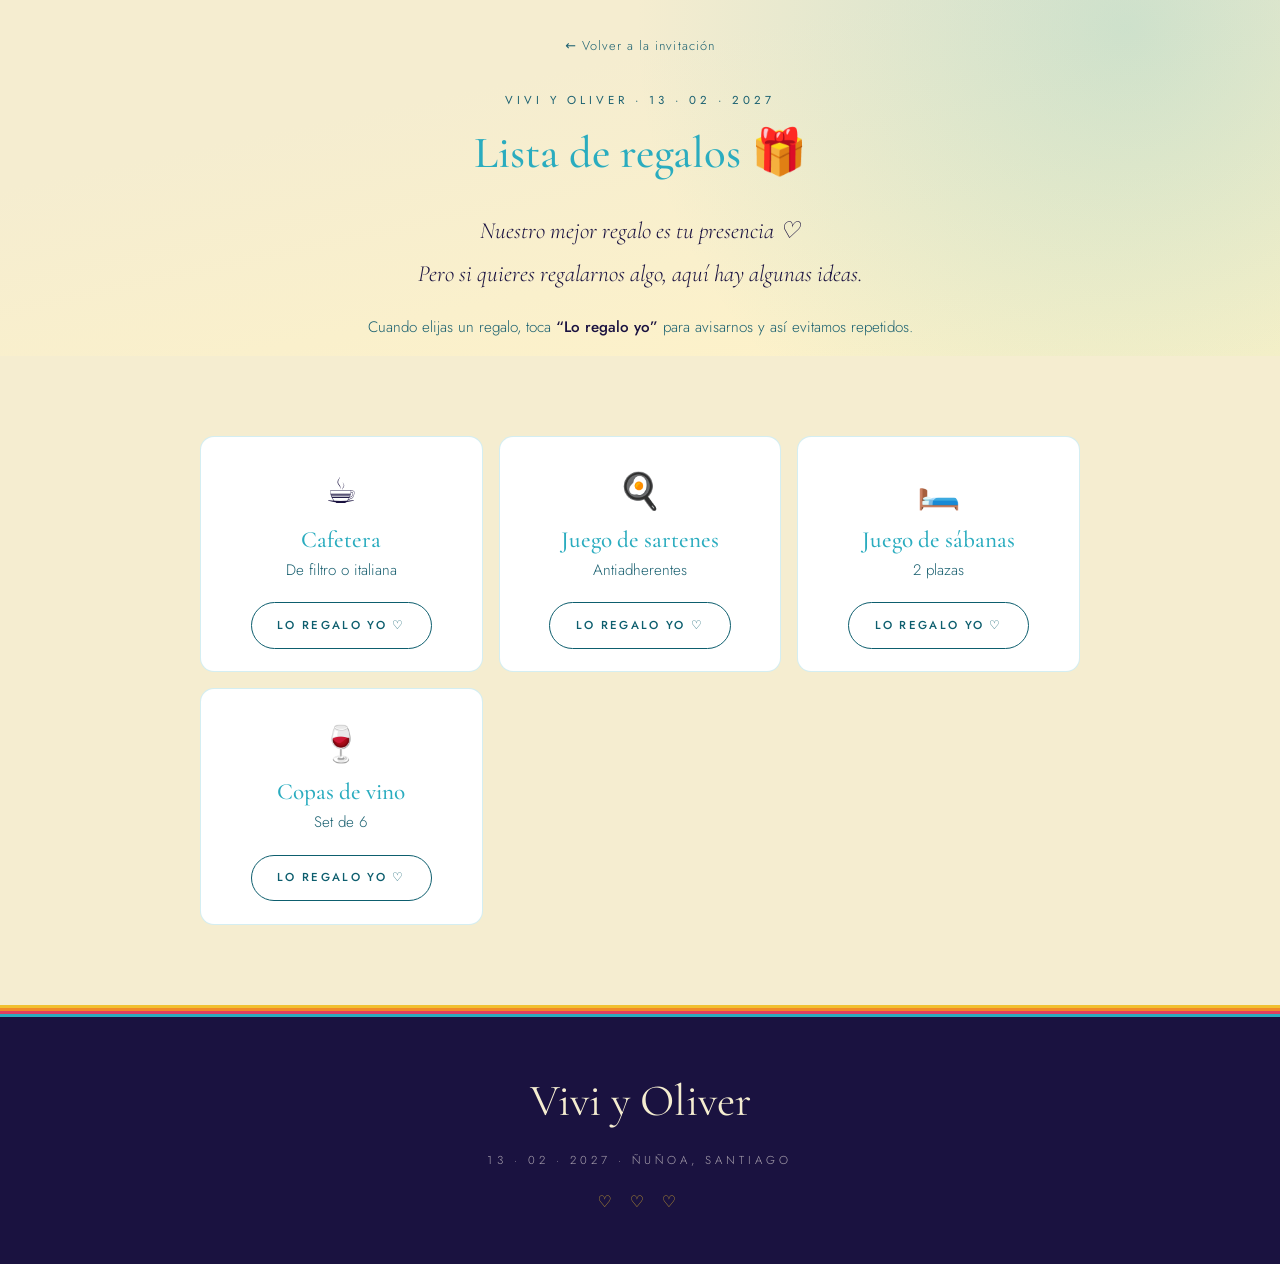
==== commit 51e44a95: "Accesibilidad para lectores de pantalla y barra de progreso en la lista - Emojis y símbolos decorati" ====
--- a/lista.html
+++ b/lista.html
@@ -34,9 +34,9 @@
 <body>
 
 <header class="lista-header">
-  <a class="lista-back" href="index.html" id="lista-back">← Volver a la invitación</a>
+  <a class="lista-back" href="index.html" id="lista-back"><span aria-hidden="true">←</span> Volver a la invitación</a>
   <p class="eyebrow">Vivi y Oliver · 13 · 02 · 2027</p>
-  <h1 class="section-title">Lista de regalos 🎁</h1>
+  <h1 class="section-title">Lista de regalos <span aria-hidden="true">🎁</span></h1>
   <p class="gifts-text">
     Nuestro mejor regalo es tu presencia ♡<br>
     Pero si quieres regalarnos algo, aquí hay algunas ideas.
@@ -51,10 +51,12 @@
   <ul class="lista-grid" id="lista-grid"></ul>
 </main>
 
+<p class="sr-only" role="status" id="aviso-lector"></p>
+
 <footer>
   <div class="footer-names">Vivi y Oliver</div>
   <div class="footer-sub">13 · 02 · 2027 · Ñuñoa, Santiago</div>
-  <div class="footer-hearts">♡ ♡ ♡</div>
+  <div class="footer-hearts" aria-hidden="true">♡ ♡ ♡</div>
 </footer>
 
 <script src="js/lista.js"></script>
--- a/css/styles.css
+++ b/css/styles.css
@@ -19,6 +19,17 @@
   --light-peach: #FFF3C8;        /* amarillo muy claro */
 }
 
+/* Texto solo para lectores de pantalla */
+.sr-only {
+  position: absolute !important;
+  width: 1px; height: 1px;
+  padding: 0; margin: -1px;
+  overflow: hidden;
+  clip: rect(0 0 0 0);
+  white-space: nowrap;
+  border: 0;
+}
+
 *, *::before, *::after { box-sizing: border-box; margin: 0; padding: 0; }
 
 body {
@@ -768,15 +779,31 @@
 
 .lista-cargando {
   grid-column: 1 / -1;
-  padding: 3rem 1rem;
-  text-align: center;
-  font-family: 'Cormorant Garamond', serif;
-  font-style: italic;
-  font-size: 1.2rem;
-  color: var(--muted);
-  animation: latido 1.4s ease-in-out infinite;
-}
-@keyframes latido { 50% { opacity: 0.45; } }
+  display: flex;
+  justify-content: center;
+  padding: 4rem 1rem;
+}
+/* Barra indeterminada: franja turquesa→coral que se desliza */
+.barra-progreso {
+  position: relative;
+  width: min(240px, 70%);
+  height: 5px;
+  border-radius: 999px;
+  background: rgba(42,172,191,0.18);
+  overflow: hidden;
+}
+.barra-progreso span {
+  position: absolute;
+  top: 0; bottom: 0; left: 0;
+  width: 40%;
+  border-radius: inherit;
+  background: linear-gradient(90deg, var(--burgundy), var(--rose));
+  animation: deslizar 1.2s ease-in-out infinite;
+}
+@keyframes deslizar {
+  from { transform: translateX(-100%); }
+  to   { transform: translateX(250%); }
+}
 .lista-nombre {
   font-family: 'Cormorant Garamond', serif;
   font-weight: 500;
@@ -1025,5 +1052,6 @@
 @media (prefers-reduced-motion: reduce) {
   html { scroll-behavior: auto; }
   .brillo { animation: none; opacity: 0; }
+  .barra-progreso span { animation: none; width: 100%; opacity: 0.5; }
   .menu { transition: none; }
 }
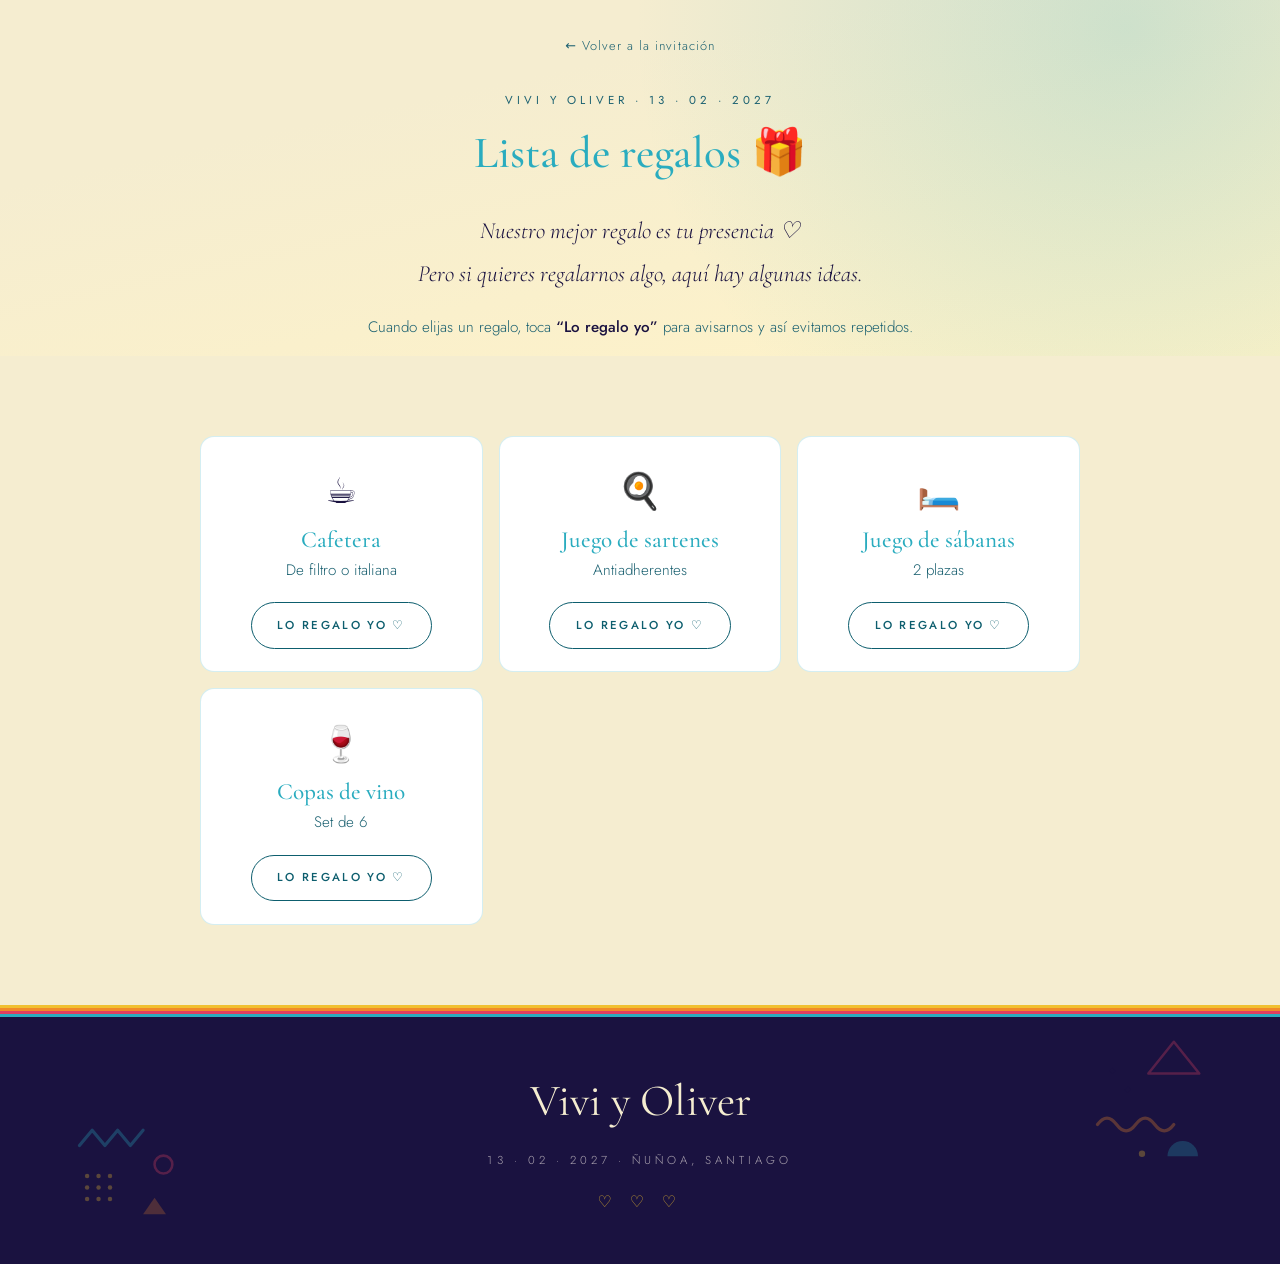
==== commit 65252da3: "Formularios propios de confirmación y aviso de regalo - Nuevo js/formularios.js: ventanas con el dis" ====
--- a/lista.html
+++ b/lista.html
@@ -60,6 +60,7 @@
 </footer>
 
 <script src="js/lista.js"></script>
+<script src="js/formularios.js"></script>
 <script src="js/reveal.js"></script>
 </body>
 </html>
--- a/css/styles.css
+++ b/css/styles.css
@@ -19,6 +19,9 @@
   --light-peach: #FFF3C8;        /* amarillo muy claro */
 }
 
+/* Lo marcado como oculto se oculta siempre, aunque otra regla le dé display */
+[hidden] { display: none !important; }
+
 /* Texto solo para lectores de pantalla */
 .sr-only {
   position: absolute !important;
@@ -59,6 +62,30 @@
   position: relative;
 }
 
+/* Formas geométricas estilo Memphis (años 80), tenues, en las esquinas */
+.hero, footer { position: relative; isolation: isolate; }
+.hero::before,
+footer::before {
+  content: '';
+  position: absolute;
+  inset: 0;
+  z-index: -1;
+  pointer-events: none;
+}
+/* En celular: pequeñas y pegadas a los bordes para no tocar el texto */
+.hero::before {
+  background:
+    url(../assets/memphis-a.svg) left 2px top 4px / 84px no-repeat,
+    url(../assets/memphis-b.svg) right 2px bottom 18px / 84px no-repeat;
+  opacity: 0.4;
+}
+footer::before {
+  background:
+    url(../assets/memphis-a.svg) left 4px top 20px / 64px no-repeat,
+    url(../assets/memphis-b.svg) right 4px top 20px / 64px no-repeat;
+  opacity: 0.3;
+}
+
 .hero::after {
   content: '';
   position: absolute;
@@ -232,30 +259,254 @@
 }
 
 /* Todos los textos en sección oscura en claro */
+/* (sin "span": los textos del dial de la radio tienen su propio color) */
 .photo-section .eyebrow,
 .photo-section .section-title,
 .photo-section p,
-.photo-section span,
 .photo-section h2 {
   color: #F5EDD0 !important;
 }
 .photo-section .eyebrow { color: rgba(245,237,208,0.85) !important; }
 
+/* ── RADIO CASETERA DE LOS 80 (marco de la galería) ──
+   "Metal" = marfil de la etiqueta; cuerpo = azul noche; acentos del casete. */
+.radio {
+  --metal: #F5EDD0;
+  --metal-sombra: #C9BF9C;
+  position: relative;
+  width: min(400px, 100%);
+  padding-top: 30px;                    /* espacio para asa y antena */
+}
+.radio-antena {
+  position: absolute;
+  top: -26px; right: 15%;
+  width: 3px; height: 84px;
+  background: linear-gradient(90deg, var(--metal-sombra), var(--metal), var(--metal-sombra));
+  border-radius: 2px;
+  transform: rotate(28deg);
+  transform-origin: bottom center;
+}
+.radio-antena::before {                  /* punta de la antena */
+  content: '';
+  position: absolute;
+  top: -5px; left: -3px;
+  width: 9px; height: 9px;
+  border-radius: 50%;
+  background: var(--metal);
+}
+.radio-asa {
+  position: absolute;
+  top: 6px; left: 24%; right: 24%;
+  height: 36px;
+  border: 6px solid var(--metal);
+  border-bottom: 0;
+  border-radius: 14px 14px 0 0;
+  box-shadow: inset 0 2px 0 var(--metal-sombra);
+}
+.radio-cuerpo {
+  position: relative;
+  padding: 10px 10px 8px;
+  background: linear-gradient(180deg, #2A2158 0%, var(--dark) 18%, var(--dark) 100%);
+  border-radius: 14px;
+  box-shadow:
+    0 18px 40px rgba(0,0,0,0.32),
+    inset 0 0 0 2px rgba(245,237,208,0.18);
+}
+
+/* Dial FM */
+.radio-dial {
+  display: flex;
+  align-items: center;
+  gap: 8px;
+  margin-bottom: 9px;
+}
+.radio-perilla {
+  flex: 0 0 auto;
+  width: 22px; height: 22px;
+  border-radius: 50%;
+  background:
+    linear-gradient(var(--dark), var(--dark)) center top 3px / 2px 7px no-repeat,
+    radial-gradient(circle at 35% 30%, #FFFFFF, var(--metal) 45%, var(--metal-sombra));
+  box-shadow: 0 2px 0 rgba(0,0,0,0.35);
+}
+.dial {
+  position: relative;
+  flex: 1;
+  height: 24px;
+  border-radius: 4px;
+  background:
+    repeating-linear-gradient(90deg, rgba(26,18,64,0.55) 0 1px, transparent 1px 7px) left bottom / 100% 5px no-repeat,
+    var(--light-peach);
+  box-shadow: inset 0 1px 3px rgba(0,0,0,0.35);
+  overflow: hidden;
+  font-family: 'Jost', sans-serif;
+  font-size: 8px;
+  font-weight: 500;
+  color: var(--dark);
+  letter-spacing: 0.04em;
+}
+.dial-fm {
+  position: absolute;
+  left: 6px; top: 3px;
+  color: var(--rose-btn);
+  font-weight: 600;
+}
+.dial-escala {
+  position: absolute;
+  left: 26px; right: 6px; top: 3px;
+  text-align: center;
+  white-space: nowrap;
+}
+.dial-aguja {
+  position: absolute;
+  top: 2px; bottom: 2px;
+  left: 62%;
+  width: 2px;
+  background: var(--rose);
+  box-shadow: 0 0 4px rgba(224,64,96,0.7);
+  transition: left 1.2s ease;
+}
+
+/* Parlantes + foto (ventana del casete) */
+.radio-centro {
+  display: flex;
+  align-items: center;
+  gap: 8px;
+}
+.radio-parlante {
+  flex: 0 0 auto;
+  width: 46px;
+  aspect-ratio: 1;
+  border-radius: 50%;
+  background:
+    radial-gradient(circle, #3A3070 0 14%, #0D0A24 15% 21%, transparent 22%),
+    radial-gradient(circle, transparent 0 58%, rgba(245,237,208,0.25) 59% 61%, transparent 62%),
+    radial-gradient(circle, rgba(42,172,191,0.9) 1.1px, transparent 1.5px) 0 0 / 5px 5px,
+    #120C30;
+  box-shadow:
+    0 0 0 3px var(--metal),
+    0 0 0 5px var(--metal-sombra),
+    inset 0 3px 6px rgba(0,0,0,0.6);
+  margin: 6px 4px;
+}
+
+/* Teclas de piano */
+.radio-teclas {
+  display: flex;
+  align-items: center;
+  justify-content: center;
+  gap: 4px;
+  margin-top: 9px;
+}
+.tecla {
+  width: 32px;
+  padding: 6px 0 5px;
+  border: 0;
+  border-radius: 2px 2px 4px 4px;
+  background: linear-gradient(180deg, #FFFFFF, var(--metal) 40%, var(--metal-sombra));
+  border-top: 3px solid var(--peach);
+  box-shadow: 0 3px 0 rgba(0,0,0,0.45);
+  font-family: inherit;
+  font-size: 8px;
+  line-height: 1;
+  color: var(--dark);
+  text-align: center;
+  letter-spacing: -1px;
+  cursor: pointer;
+  -webkit-tap-highlight-color: transparent;
+  transition: transform .08s, box-shadow .08s, filter .15s;
+}
+.tecla:hover { filter: brightness(1.04); }
+/* Al presionar, la tecla se hunde */
+.tecla:active { transform: translateY(3px); box-shadow: 0 0 0 rgba(0,0,0,0.45); }
+.tecla:focus-visible { outline: 2px solid var(--citric); outline-offset: 2px; }
+.tecla-rec  { color: var(--rose); border-top-color: var(--rose); }
+.tecla-play { border-top-color: var(--burgundy); }
+.tecla-stop { border-top-color: var(--citric); }
+/* Mientras suena, ▶ queda hundida como en una casetera real */
+.musica-sonando .tecla-play {
+  transform: translateY(3px);
+  box-shadow: 0 0 0 rgba(0,0,0,0.45);
+  filter: brightness(0.92);
+}
+/* Guiño de la tecla ● */
+.dial.grabando .dial-escala { color: var(--rose-btn); letter-spacing: 0.12em; font-weight: 600; }
+.dial.grabando .dial-aguja { opacity: 0; }
+.radio-cuerpo.grabando .radio-led:first-child {
+  background: var(--rose);
+  box-shadow: 0 0 6px var(--rose);
+  animation: led 0.5s steps(1) infinite;
+}
+.radio-led {
+  width: 7px; height: 7px;
+  margin: 0 5px;
+  border-radius: 50%;
+  background: #4A1A2A;
+}
+
+/* Con la canción sonando: parlantes laten, LEDs encienden, aguja se mueve */
+.musica-sonando .radio-parlante { animation: bombo 0.62s ease-in-out infinite; }
+/* Con el analizador de audio activo, el movimiento sigue a la canción */
+.ritmo-real .radio-parlante { transform: scale(var(--golpe, 1)); }
+.ritmo-real.musica-sonando .radio-parlante { animation: none; }
+.ritmo-real.musica-sonando .radio-led {
+  animation: none;
+  opacity: calc(0.25 + var(--graves, 0) * 0.75);
+}
+.ritmo-real.musica-sonando .radio-led:last-child { opacity: calc(0.25 + var(--agudos, 0) * 0.75); }
+.musica-sonando .radio-led { background: var(--rose); box-shadow: 0 0 6px var(--rose); animation: led 0.9s steps(1) infinite; }
+.musica-sonando .radio-led:last-child { background: var(--citric); box-shadow: 0 0 6px var(--citric); animation-delay: -0.45s; }
+.musica-sonando .dial-aguja { left: 40%; }
+@keyframes bombo { 50% { transform: scale(1.05); } }
+@keyframes led { 50% { opacity: 0.35; } }
+
 .photo-frame {
-  width: min(300px, 100%);
+  flex: 1;
+  min-width: 0;
   aspect-ratio: 300 / 222;
-  border-radius: 16px;
+  border-radius: 10px;
   overflow: hidden;
-  border: 3px solid rgba(255,255,255,0.55);
-  box-shadow: 0 0 0 7px rgba(255,255,255,0.12), 0 16px 40px rgba(0,0,0,0.30);
-  flex-shrink: 0;
-}
-
+  border: 3px solid var(--citric);     /* como el borde de la ventana del casete */
+}
+
+.photo-frame { position: relative; }
 .photo-frame img {
+  position: absolute;
+  inset: 0;
   width: 100%; height: 100%;
   object-fit: cover;
   object-position: center center;
-}
+  opacity: 0;
+  transition: opacity 1.2s ease;
+}
+.photo-frame img.activa { opacity: 1; }
+
+/* Puntos para elegir foto */
+.galeria-puntos {
+  display: flex;
+  flex-wrap: wrap;
+  justify-content: center;
+  max-width: 100%;
+  margin-top: 1.1rem;
+}
+.galeria-punto {
+  width: 24px; height: 28px;           /* área táctil cómoda */
+  display: grid;
+  place-items: center;
+  border: 0;
+  background: none;
+  cursor: pointer;
+  -webkit-tap-highlight-color: transparent;
+}
+.galeria-punto::before {
+  content: '';
+  width: 8px; height: 8px;
+  border-radius: 50%;
+  background: rgba(255,255,255,0.45);
+  transition: background .25s, transform .25s;
+}
+.galeria-punto[aria-current="true"]::before { background: #fff; transform: scale(1.25); }
+.galeria-punto:focus-visible { outline: 2px solid #fff; outline-offset: 2px; border-radius: 50%; }
 
 
 /* ── COUNTDOWN ─────────────────────────────── */
@@ -264,6 +515,25 @@
   padding: 2.8rem 1.5rem;
   text-align: center;
 }
+
+/* "● REC" como en la pantalla de una grabadora de los 80 */
+.rec {
+  display: inline-flex;
+  align-items: center;
+  gap: 0.35rem;
+  margin-right: 0.9rem;
+  color: var(--rose);
+  font-weight: 500;
+  letter-spacing: 0.15em;
+}
+.rec-punto {
+  width: 8px; height: 8px;
+  border-radius: 50%;
+  background: var(--rose);
+  box-shadow: 0 0 8px rgba(224,64,96,0.8);
+  animation: rec 1.2s steps(1) infinite;
+}
+@keyframes rec { 50% { opacity: 0; } }
 
 .countdown-label {
   font-family: 'Jost', sans-serif;
@@ -722,6 +992,20 @@
   margin-top: 0.8rem;
 }
 
+.footer-cinta {
+  display: inline-block;
+  margin-top: 1.4rem;
+  font-size: 0.68rem;
+  letter-spacing: 0.12em;
+  text-transform: uppercase;
+  color: rgba(250,243,236,0.7);
+  text-decoration: underline;
+  text-decoration-color: rgba(240,192,48,0.45);
+  text-underline-offset: 4px;
+  transition: color .2s;
+}
+.footer-cinta:hover { color: var(--citric); }
+
 .footer-hearts {
   margin-top: 1.2rem;
   color: var(--citric);
@@ -913,14 +1197,149 @@
   transition: background .2s, color .2s;
 }
 .menu-musica svg { width: 14px; height: 14px; }
-.menu-musica .icono-pausa { display: none; }
+.menu-musica .icono-eq { display: none; }
 .menu-musica[aria-pressed="true"] { background: var(--teal-texto); color: #fff; }
-.menu-musica[aria-pressed="true"] .icono-play  { display: none; }
-.menu-musica[aria-pressed="true"] .icono-pausa { display: block; }
+.menu-musica[aria-pressed="true"] .icono-play { display: none; }
+.menu-musica[aria-pressed="true"] .icono-eq   { display: flex; }
+
+/* Ecualizador ochentero: tres barras que suben y bajan mientras suena */
+.icono-eq {
+  align-items: flex-end;
+  gap: 2px;
+  height: 13px;
+}
+.icono-eq i {
+  width: 3px;
+  height: 100%;
+  border-radius: 1px;
+  background: currentColor;
+  transform-origin: bottom;
+  animation: eq 0.9s ease-in-out infinite;
+}
+.icono-eq i:nth-child(2) { animation-delay: -0.3s; animation-duration: 0.7s; }
+.icono-eq i:nth-child(3) { animation-delay: -0.6s; animation-duration: 1.1s; }
+@keyframes eq {
+  0%, 100% { transform: scaleY(0.3); }
+  50%      { transform: scaleY(1); }
+}
 .menu-musica:focus-visible { outline: 2px solid var(--rose-btn); outline-offset: 2px; }
 
 /* En celular la barra va abajo: espacio para que no tape el pie de página */
 .menu ~ footer { padding-bottom: calc(3rem + 64px + env(safe-area-inset-bottom, 0px)); }
+
+/* ── FORMULARIOS PROPIOS (js/formularios.js) ── */
+.form-modal { width: min(480px, calc(100% - 2rem)); }
+.form-modal form { text-align: left; }
+.form-modal form > .eyebrow,
+.form-modal form > .gift-title,
+.form-modal form > .gift-intro { text-align: center; }
+
+.campo {
+  display: block;
+  margin: 0 0 1.15rem;
+  padding: 0;
+  border: 0;
+  min-width: 0;
+}
+.campo-etiqueta {
+  display: block;
+  margin-bottom: 0.4rem;
+  padding: 0;
+  font-size: 0.76rem;
+  font-weight: 500;
+  letter-spacing: 0.1em;
+  text-transform: uppercase;
+  color: var(--teal-texto);
+}
+.campo-etiqueta small {
+  font-size: 0.7rem;
+  font-weight: 400;
+  letter-spacing: 0.04em;
+  text-transform: none;
+  color: var(--muted);
+}
+.campo input:not([type="radio"]),
+.campo textarea {
+  width: 100%;
+  padding: 0.7rem 0.9rem;
+  border: 1.5px solid rgba(13,94,110,0.35);
+  border-radius: 10px;
+  background: var(--card);
+  color: var(--dark);
+  font-family: 'Jost', sans-serif;
+  font-size: 1rem;                       /* 16 px: iPhone no hace zoom */
+  font-weight: 400;
+  resize: vertical;
+  transition: border-color .2s, box-shadow .2s;
+}
+.campo input:focus,
+.campo textarea:focus {
+  outline: none;
+  border-color: var(--teal-texto);
+  box-shadow: 0 0 0 3px rgba(42,172,191,0.25);
+}
+.campo ::placeholder { color: rgba(26,96,112,0.55); }
+
+/* Opciones como píldoras (como las etiquetas del sitio) */
+.opciones { display: flex; flex-wrap: wrap; gap: 0.5rem; }
+.opciones legend { width: 100%; float: left; }
+.opcion { position: relative; cursor: pointer; }
+.opcion input {
+  position: absolute;
+  opacity: 0;
+  width: 1px; height: 1px;
+}
+.opcion > span {
+  display: inline-block;
+  padding: 0.55rem 1.05rem;
+  border: 1.5px solid rgba(13,94,110,0.35);
+  border-radius: 999px;
+  background: var(--card);
+  font-size: 0.95rem;
+  color: var(--dark);
+  transition: background .2s, color .2s, border-color .2s;
+}
+.opcion:hover > span { border-color: var(--teal-texto); }
+.opcion input:checked + span {
+  background: var(--teal-texto);
+  border-color: var(--teal-texto);
+  color: #fff;
+}
+.opcion input:focus-visible + span { outline: 2px solid var(--rose-btn); outline-offset: 2px; }
+.opciones-num .opcion > span { min-width: 3rem; text-align: center; }
+
+/* Errores */
+.campo-error {
+  display: none;
+  width: 100%;
+  margin-top: 0.35rem;
+  font-size: 0.85rem;
+  color: var(--rose-btn);
+}
+.campo.con-error .campo-error { display: block; }
+.campo.con-error input:not([type="radio"]),
+.campo.con-error textarea,
+.campo.con-error .opcion > span { border-color: var(--rose-btn); }
+
+.form-enviar { display: block; width: 100%; margin-top: 0.4rem; padding-left: 1rem; padding-right: 1rem; letter-spacing: 0.14em; }
+.form-enviar:disabled { opacity: 0.7; cursor: progress; transform: none; }
+.form-error {
+  margin-top: 1rem;
+  font-size: 0.9rem;
+  color: var(--rose-btn);
+  text-align: center;
+}
+.form-error a { color: inherit; }
+
+/* Pantalla de ¡Gracias! */
+.form-gracias { padding: 1rem 0 0.5rem; }
+.form-gracias-icono {
+  font-size: 2.6rem;
+  line-height: 1;
+  color: var(--rose);
+  margin-bottom: 0.6rem;
+}
+.form-gracias .gift-title:focus { outline: none; }
 
 /* ── APARICIÓN AL BAJAR (js/reveal.js) ────── */
 .reveal {
@@ -1005,11 +1424,34 @@
   .menu ~ footer { padding-bottom: 3rem; }
 
   .hero-names { font-size: 5.6rem; }
+  .hero::before {
+    background:
+      url(../assets/memphis-a.svg) left 4% top 40px / 210px no-repeat,
+      url(../assets/memphis-b.svg) right 4% bottom 40px / 210px no-repeat;
+  }
+  footer::before {
+    background:
+      url(../assets/memphis-b.svg) right 6% top 24px / 140px no-repeat,
+      url(../assets/memphis-a.svg) left 6% bottom 18px / 140px no-repeat;
+  }
   .hero-date { font-size: 1rem; }
   .hero-tagline { font-size: 1.5rem; }
 
   .photo-section { padding: 4.5rem 2rem; }
-  .photo-frame { width: 460px; }
+  .radio { width: 720px; padding-top: 40px; }
+  .radio-antena { height: 130px; top: -44px; width: 4px; }
+  .radio-asa { top: 8px; height: 50px; border-width: 9px; border-radius: 20px 20px 0 0; }
+  .radio-cuerpo { padding: 16px 20px 14px; border-radius: 20px; }
+  .radio-dial { gap: 14px; margin-bottom: 14px; }
+  .radio-perilla { width: 34px; height: 34px; }
+  .dial { height: 32px; font-size: 11px; }
+  .dial-fm { left: 10px; top: 5px; }
+  .dial-escala { left: 40px; top: 5px; }
+  .radio-centro { gap: 18px; }
+  .radio-parlante { width: 104px; margin: 10px 8px; }
+  .radio-teclas { gap: 6px; margin-top: 14px; }
+  .tecla { width: 50px; font-size: 11px; padding: 8px 0 7px; }
+  .radio-led { width: 9px; height: 9px; margin: 0 10px; }
 
   .countdown { padding: 3.5rem 2rem; }
   .countdown-grid { gap: 3.5rem; }
@@ -1053,5 +1495,11 @@
   html { scroll-behavior: auto; }
   .brillo { animation: none; opacity: 0; }
   .barra-progreso span { animation: none; width: 100%; opacity: 0.5; }
+  .icono-eq i { animation: none; }
+  .icono-eq i:nth-child(1) { transform: scaleY(0.5); }
+  .icono-eq i:nth-child(3) { transform: scaleY(0.7); }
+  .rec-punto { animation: none; }
+  .musica-sonando .radio-parlante,
+  .musica-sonando .radio-led { animation: none; }
   .menu { transition: none; }
 }
